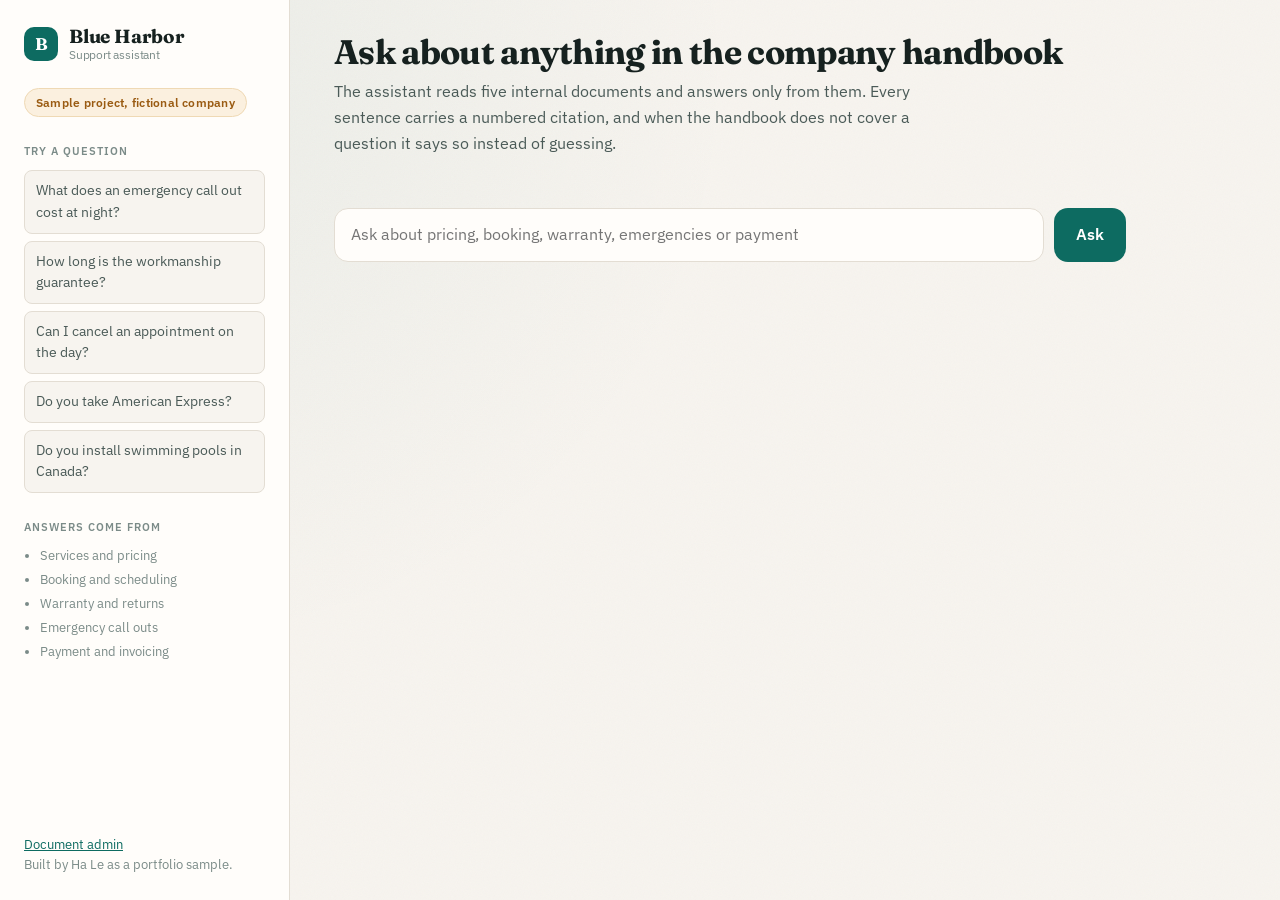
==== static/index.html @ 93e19dbc "Document assistant with citations and an out of scope guard Heading aware chunking plus BM25 ranking" ====
<!doctype html>
<html lang="en">
<head>
<meta charset="utf-8">
<meta name="viewport" content="width=device-width, initial-scale=1">
<title>Blue Harbor Support Assistant (Sample)</title>
<link rel="preconnect" href="https://fonts.googleapis.com">
<link rel="preconnect" href="https://fonts.gstatic.com" crossorigin>
<link href="https://fonts.googleapis.com/css2?family=Fraunces:opsz,wght@9..144,600;9..144,700&family=IBM+Plex+Sans:wght@400;500;600&display=swap" rel="stylesheet">
<link rel="stylesheet" href="/static/styles.css">
</head>
<body>
<div class="shell">
  <aside class="side">
    <div class="brand">
      <div class="mark">B</div>
      <h1>Blue Harbor<span>Support assistant</span></h1>
    </div>

    <div class="tag">Sample project, fictional company</div>

    <div>
      <h2>Try a question</h2>
      <div class="examples">
        <button type="button">What does an emergency call out cost at night?</button>
        <button type="button">How long is the workmanship guarantee?</button>
        <button type="button">Can I cancel an appointment on the day?</button>
        <button type="button">Do you take American Express?</button>
        <button type="button">Do you install swimming pools in Canada?</button>
      </div>
    </div>

    <div class="corpus">
      <h2>Answers come from</h2>
      <ul>
        <li>Services and pricing</li>
        <li>Booking and scheduling</li>
        <li>Warranty and returns</li>
        <li>Emergency call outs</li>
        <li>Payment and invoicing</li>
      </ul>
    </div>

    <footer>
      <a href="/admin">Document admin</a><br>
      Built by Ha Le as a portfolio sample.
    </footer>
  </aside>

  <main class="main">
    <header>
      <h2>Ask about anything in the company handbook</h2>
      <p class="lede">The assistant reads five internal documents and answers only from them. Every sentence carries a numbered citation, and when the handbook does not cover a question it says so instead of guessing.</p>
    </header>

    <div class="thread" id="thread"></div>

    <form class="composer" id="composer" autocomplete="off">
      <input id="q" placeholder="Ask about pricing, booking, warranty, emergencies or payment" aria-label="Your question">
      <button type="submit" id="send">Ask</button>
    </form>
  </main>
</div>
<script src="/static/app.js"></script>
</body>
</html>
---- static/styles.css ----
:root {
  --ink: #16211f;
  --ink-soft: #4a5a57;
  --ink-faint: #7b8b88;
  --paper: #f7f4ef;
  --surface: #fffdfa;
  --line: #e3ddd3;
  --accent: #0d6b61;
  --accent-soft: #e4f0ed;
  --warn: #9a5b12;
  --warn-soft: #fbf0df;
  --radius-s: 8px;
  --radius-m: 14px;
  --shadow: 0 1px 2px rgba(22, 33, 31, .06), 0 10px 24px -14px rgba(22, 33, 31, .34);
}

* { box-sizing: border-box; }

body {
  margin: 0;
  background: var(--paper);
  color: var(--ink);
  font-family: "IBM Plex Sans", ui-sans-serif, system-ui, -apple-system, "Segoe UI", sans-serif;
  font-size: 16px;
  line-height: 1.6;
  background-image:
    radial-gradient(circle at 12% 8%, rgba(13, 107, 97, .05), transparent 42%),
    url("data:image/svg+xml,%3Csvg xmlns='http://www.w3.org/2000/svg' width='120' height='120'%3E%3Cfilter id='n'%3E%3CfeTurbulence type='fractalNoise' baseFrequency='.85' numOctaves='3'/%3E%3C/filter%3E%3Crect width='120' height='120' filter='url(%23n)' opacity='.035'/%3E%3C/svg%3E");
}

.shell { display: grid; grid-template-columns: 290px minmax(0, 1fr); min-height: 100vh; }

/* sidebar */
.side {
  border-right: 1px solid var(--line);
  padding: 26px 24px;
  background: var(--surface);
  display: flex;
  flex-direction: column;
  gap: 26px;
}

.brand { display: flex; align-items: center; gap: 11px; }
.mark {
  width: 34px; height: 34px; border-radius: 10px;
  background: var(--accent); color: #fff;
  display: grid; place-items: center;
  font-family: "Fraunces", Georgia, serif; font-weight: 700; font-size: 17px;
}
.brand h1 {
  font-family: "Fraunces", Georgia, serif;
  font-size: 19px; line-height: 1.15; margin: 0; letter-spacing: -.01em;
}
.brand span { display: block; font-size: 12px; color: var(--ink-faint); font-family: "IBM Plex Sans", sans-serif; font-weight: 400; }

.tag {
  display: inline-flex; align-items: center; gap: 6px;
  background: var(--warn-soft); color: var(--warn);
  border: 1px solid #efd9b4;
  border-radius: 999px; padding: 4px 11px;
  font-size: 12px; font-weight: 600; letter-spacing: .02em; width: fit-content;
}

.side h2 {
  font-size: 11px; text-transform: uppercase; letter-spacing: .09em;
  color: var(--ink-faint); margin: 0 0 10px; font-weight: 600;
}

.examples { display: flex; flex-direction: column; gap: 7px; }
.examples button {
  text-align: left; font: inherit; font-size: 13.5px; color: var(--ink-soft);
  background: var(--paper); border: 1px solid var(--line); border-radius: var(--radius-s);
  padding: 9px 11px; cursor: pointer;
  transition: border-color .18s ease, color .18s ease, transform .18s ease;
}
.examples button:hover { border-color: var(--accent); color: var(--accent); transform: translateX(2px); }

.corpus { font-size: 13px; color: var(--ink-faint); }
.corpus ul { margin: 8px 0 0; padding-left: 16px; }
.corpus li { margin-bottom: 3px; }
.side footer { margin-top: auto; font-size: 12.5px; color: var(--ink-faint); }
.side footer a { color: var(--accent); }

/* main */
.main { padding: 34px 44px 44px; max-width: 880px; }
.main > header { margin-bottom: 26px; }
.main h2 {
  font-family: "Fraunces", Georgia, serif;
  font-size: 34px; line-height: 1.1; letter-spacing: -.02em; margin: 0 0 8px;
}
.lede { color: var(--ink-soft); margin: 0; max-width: 62ch; }

.thread { display: flex; flex-direction: column; gap: 20px; margin-bottom: 26px; }

.turn-q {
  align-self: flex-end; max-width: 78%;
  background: var(--accent); color: #fff;
  padding: 11px 16px; border-radius: 16px 16px 4px 16px;
  box-shadow: var(--shadow);
}

.turn-a {
  background: var(--surface); border: 1px solid var(--line);
  border-radius: 4px 16px 16px 16px; padding: 20px 22px; box-shadow: var(--shadow);
}
.turn-a.nogo { border-color: #efd9b4; background: #fffaf1; }
.answer { margin: 0 0 4px; }
.answer sup {
  font-size: 11px; font-weight: 700; color: var(--accent);
  background: var(--accent-soft); border-radius: 4px; padding: 1px 4px; margin: 0 -1px 0 1px;
}

.sources { margin-top: 18px; border-top: 1px dashed var(--line); padding-top: 14px; }
.sources h3 {
  font-size: 11px; text-transform: uppercase; letter-spacing: .09em;
  color: var(--ink-faint); margin: 0 0 11px; font-weight: 600;
}
.source { display: flex; gap: 11px; padding: 9px 0; border-bottom: 1px solid #f0ece4; }
.source:last-child { border-bottom: 0; }
.num {
  flex: 0 0 22px; height: 22px; border-radius: 6px;
  background: var(--accent-soft); color: var(--accent);
  font-size: 12px; font-weight: 700; display: grid; place-items: center;
}
.source-body { min-width: 0; }
.source-label { font-size: 13px; font-weight: 600; margin-bottom: 2px; }
.source-text { font-size: 13px; color: var(--ink-soft); margin: 0; }
.source-meta { font-size: 11.5px; color: var(--ink-faint); margin-top: 4px; }

.meta-row {
  display: flex; gap: 14px; flex-wrap: wrap;
  font-size: 11.5px; color: var(--ink-faint); margin-top: 14px;
}
.meta-row b { color: var(--ink-soft); font-weight: 600; }

/* composer */
.composer { display: flex; gap: 10px; position: sticky; bottom: 0; padding-bottom: 6px; }
.composer input {
  flex: 1; font: inherit; padding: 13px 16px;
  border: 1px solid var(--line); border-radius: var(--radius-m);
  background: var(--surface); color: var(--ink);
}
.composer input:focus { outline: 2px solid var(--accent); outline-offset: 1px; border-color: transparent; }
.composer button {
  font: inherit; font-weight: 600; padding: 13px 22px;
  background: var(--accent); color: #fff; border: 0; border-radius: var(--radius-m);
  cursor: pointer; transition: transform .15s ease, background .15s ease;
}
.composer button:hover { background: #0a564e; }
.composer button:active { transform: scale(.98); }
.composer button:disabled { opacity: .55; cursor: wait; }

/* admin */
table { width: 100%; border-collapse: collapse; background: var(--surface); border-radius: var(--radius-m); overflow: hidden; box-shadow: var(--shadow); }
th, td { text-align: left; padding: 12px 16px; border-bottom: 1px solid var(--line); font-size: 14px; }
th { font-size: 11px; text-transform: uppercase; letter-spacing: .08em; color: var(--ink-faint); background: var(--paper); }
tbody tr:last-child td { border-bottom: 0; }
td.num-col, th.num-col { text-align: right; font-variant-numeric: tabular-nums; }

.panel { background: var(--surface); border: 1px solid var(--line); border-radius: var(--radius-m); padding: 20px 22px; box-shadow: var(--shadow); margin-top: 22px; }
.panel h3 { margin: 0 0 6px; font-family: "Fraunces", Georgia, serif; font-size: 18px; }
.panel p { margin: 0 0 14px; color: var(--ink-soft); font-size: 14px; }
.row { display: flex; gap: 10px; align-items: center; flex-wrap: wrap; }
.btn {
  font: inherit; font-weight: 600; font-size: 14px; padding: 9px 16px;
  border-radius: var(--radius-s); border: 1px solid var(--accent);
  background: var(--accent); color: #fff; cursor: pointer;
}
.btn.ghost { background: transparent; color: var(--accent); }
.status { font-size: 13px; color: var(--accent); }
.nav { display: flex; gap: 16px; font-size: 13.5px; margin-bottom: 20px; }
.nav a { color: var(--ink-faint); text-decoration: none; padding-bottom: 3px; }
.nav a.on { color: var(--accent); border-bottom: 2px solid var(--accent); font-weight: 600; }
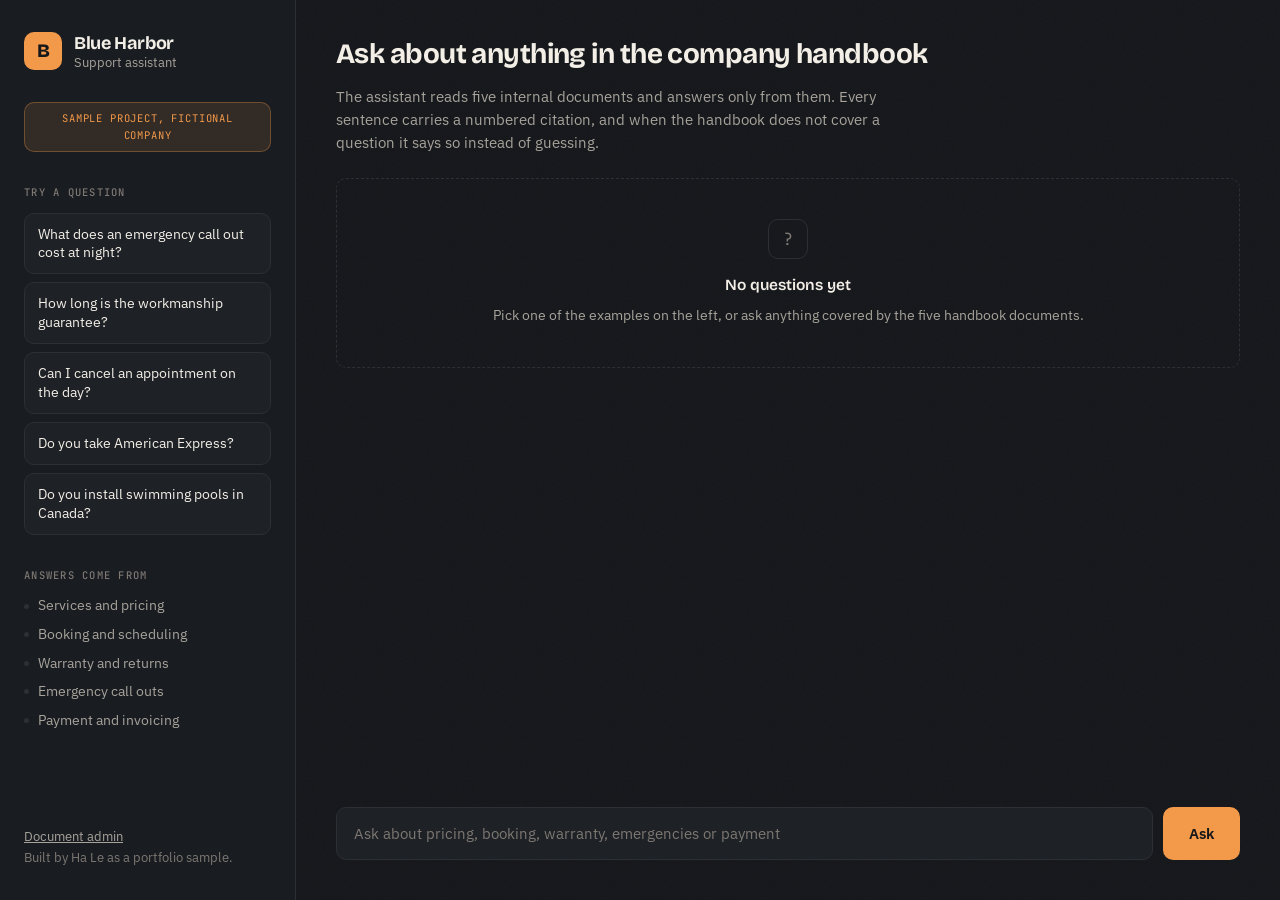
==== commit ab527b46: "Restyle to the studio look and harden the grounding gate UI is rebuilt on the shared studio palette " ====
--- a/static/index.html
+++ b/static/index.html
@@ -6,8 +6,9 @@
 <title>Blue Harbor Support Assistant (Sample)</title>
 <link rel="preconnect" href="https://fonts.googleapis.com">
 <link rel="preconnect" href="https://fonts.gstatic.com" crossorigin>
-<link href="https://fonts.googleapis.com/css2?family=Fraunces:opsz,wght@9..144,600;9..144,700&family=IBM+Plex+Sans:wght@400;500;600&display=swap" rel="stylesheet">
+<link href="https://fonts.googleapis.com/css2?family=Bricolage+Grotesque:opsz,wght@12..96,600;12..96,700;12..96,800&family=IBM+Plex+Sans:wght@400;500;600&family=JetBrains+Mono:wght@400;500;600&display=swap" rel="stylesheet">
 <link rel="stylesheet" href="/static/styles.css">
+<script>var t=new URLSearchParams(location.search).get("theme");if(t)document.documentElement.dataset.theme=t;</script>
 </head>
 <body>
 <div class="shell">
@@ -53,7 +54,13 @@
       <p class="lede">The assistant reads five internal documents and answers only from them. Every sentence carries a numbered citation, and when the handbook does not cover a question it says so instead of guessing.</p>
     </header>
 
-    <div class="thread" id="thread"></div>
+    <div class="thread" id="thread">
+      <div class="empty" id="empty">
+        <div class="ico">?</div>
+        <b>No questions yet</b>
+        <span>Pick one of the examples on the left, or ask anything covered by the five handbook documents.</span>
+      </div>
+    </div>
 
     <form class="composer" id="composer" autocomplete="off">
       <input id="q" placeholder="Ask about pricing, booking, warranty, emergencies or payment" aria-label="Your question">
--- a/static/styles.css
+++ b/static/styles.css
@@ -1,173 +1,233 @@
+/* Studio look: dark by default, light theme via data-theme="light". */
+
 :root {
-  --ink: #16211f;
-  --ink-soft: #4a5a57;
-  --ink-faint: #7b8b88;
-  --paper: #f7f4ef;
-  --surface: #fffdfa;
-  --line: #e3ddd3;
-  --accent: #0d6b61;
-  --accent-soft: #e4f0ed;
-  --warn: #9a5b12;
-  --warn-soft: #fbf0df;
-  --radius-s: 8px;
-  --radius-m: 14px;
-  --shadow: 0 1px 2px rgba(22, 33, 31, .06), 0 10px 24px -14px rgba(22, 33, 31, .34);
+  --canvas: #15171B;
+  --rail: #191C21;
+  --surface: #1E2126;
+  --surface-2: #23272D;
+  --ink: #F3EFE7;
+  --muted: #A7A39B;
+  --faint: #7D7872;
+  --line: #2C3036;
+  --line-soft: #24282E;
+  --accent: #F2994A;
+  --accent-ink: #15171B;
+  --accent-wash: rgba(242, 153, 74, .12);
+  --accent-line: rgba(242, 153, 74, .32);
+  --r: 10px;
+  --shadow: 0 1px 2px rgba(0,0,0,.4), 0 14px 38px rgba(0,0,0,.34);
+}
+
+:root[data-theme="light"] {
+  --canvas: #F6F3EE;
+  --rail: #FFFFFF;
+  --surface: #FFFFFF;
+  --surface-2: #F1EDE6;
+  --ink: #1B1D21;
+  --muted: #5F5B55;
+  --faint: #8A857E;
+  --line: #E2DCD2;
+  --line-soft: #EDE8E0;
+  --accent: #C96A14;
+  --accent-ink: #FFFFFF;
+  --accent-wash: rgba(201, 106, 20, .10);
+  --accent-line: rgba(201, 106, 20, .28);
+  --shadow: 0 1px 2px rgba(27,29,33,.06), 0 12px 32px rgba(27,29,33,.08);
 }
 
 * { box-sizing: border-box; }
+
+html { -webkit-font-smoothing: antialiased; }
 
 body {
   margin: 0;
-  background: var(--paper);
+  background: var(--canvas);
   color: var(--ink);
-  font-family: "IBM Plex Sans", ui-sans-serif, system-ui, -apple-system, "Segoe UI", sans-serif;
-  font-size: 16px;
+  font-family: "IBM Plex Sans", ui-sans-serif, -apple-system, sans-serif;
+  font-size: 15px;
   line-height: 1.6;
-  background-image:
-    radial-gradient(circle at 12% 8%, rgba(13, 107, 97, .05), transparent 42%),
-    url("data:image/svg+xml,%3Csvg xmlns='http://www.w3.org/2000/svg' width='120' height='120'%3E%3Cfilter id='n'%3E%3CfeTurbulence type='fractalNoise' baseFrequency='.85' numOctaves='3'/%3E%3C/filter%3E%3Crect width='120' height='120' filter='url(%23n)' opacity='.035'/%3E%3C/svg%3E");
-}
-
-.shell { display: grid; grid-template-columns: 290px minmax(0, 1fr); min-height: 100vh; }
-
-/* sidebar */
+}
+
+body::before {
+  content: "";
+  position: fixed; inset: 0; z-index: 0; pointer-events: none; opacity: .03;
+  background-image: url("data:image/svg+xml,%3Csvg xmlns='http://www.w3.org/2000/svg' width='160' height='160'%3E%3Cfilter id='n'%3E%3CfeTurbulence type='fractalNoise' baseFrequency='.8' numOctaves='3'/%3E%3C/filter%3E%3Crect width='160' height='160' filter='url(%23n)'/%3E%3C/svg%3E");
+}
+
+h1, h2, h3 { font-family: "Bricolage Grotesque", Georgia, serif; letter-spacing: -.02em; }
+
+.shell { position: relative; z-index: 1; display: grid; grid-template-columns: 296px 1fr; min-height: 100vh; }
+
+/* rail */
 .side {
+  background: var(--rail);
   border-right: 1px solid var(--line);
-  padding: 26px 24px;
-  background: var(--surface);
-  display: flex;
-  flex-direction: column;
-  gap: 26px;
-}
-
-.brand { display: flex; align-items: center; gap: 11px; }
+  padding: 32px 24px;
+  display: flex; flex-direction: column; gap: 32px;
+}
+.brand { display: flex; align-items: center; gap: 12px; }
 .mark {
-  width: 34px; height: 34px; border-radius: 10px;
-  background: var(--accent); color: #fff;
+  width: 38px; height: 38px; border-radius: var(--r); flex: 0 0 38px;
+  background: var(--accent); color: var(--accent-ink);
   display: grid; place-items: center;
-  font-family: "Fraunces", Georgia, serif; font-weight: 700; font-size: 17px;
-}
-.brand h1 {
-  font-family: "Fraunces", Georgia, serif;
-  font-size: 19px; line-height: 1.15; margin: 0; letter-spacing: -.01em;
-}
-.brand span { display: block; font-size: 12px; color: var(--ink-faint); font-family: "IBM Plex Sans", sans-serif; font-weight: 400; }
+  font-family: "Bricolage Grotesque", Georgia, serif; font-weight: 800; font-size: 19px;
+}
+.brand h1 { margin: 0; font-size: 18px; font-weight: 700; line-height: 1.25; }
+.brand h1 span { display: block; font-family: "IBM Plex Sans", sans-serif; font-size: 12.5px; font-weight: 400; color: var(--muted); letter-spacing: 0; }
 
 .tag {
-  display: inline-flex; align-items: center; gap: 6px;
-  background: var(--warn-soft); color: var(--warn);
-  border: 1px solid #efd9b4;
-  border-radius: 999px; padding: 4px 11px;
-  font-size: 12px; font-weight: 600; letter-spacing: .02em; width: fit-content;
+  font-family: "JetBrains Mono", ui-monospace, monospace;
+  font-size: 10.5px; letter-spacing: .08em; text-transform: uppercase;
+  color: var(--accent); background: var(--accent-wash);
+  border: 1px solid var(--accent-line); border-radius: var(--r);
+  padding: 7px 11px; text-align: center;
 }
 
 .side h2 {
-  font-size: 11px; text-transform: uppercase; letter-spacing: .09em;
-  color: var(--ink-faint); margin: 0 0 10px; font-weight: 600;
-}
-
-.examples { display: flex; flex-direction: column; gap: 7px; }
+  font-family: "JetBrains Mono", ui-monospace, monospace;
+  font-size: 10.5px; font-weight: 500; letter-spacing: .12em; text-transform: uppercase;
+  color: var(--faint); margin: 0 0 12px;
+}
+.examples { display: flex; flex-direction: column; gap: 8px; }
 .examples button {
-  text-align: left; font: inherit; font-size: 13.5px; color: var(--ink-soft);
-  background: var(--paper); border: 1px solid var(--line); border-radius: var(--radius-s);
-  padding: 9px 11px; cursor: pointer;
-  transition: border-color .18s ease, color .18s ease, transform .18s ease;
-}
-.examples button:hover { border-color: var(--accent); color: var(--accent); transform: translateX(2px); }
-
-.corpus { font-size: 13px; color: var(--ink-faint); }
-.corpus ul { margin: 8px 0 0; padding-left: 16px; }
-.corpus li { margin-bottom: 3px; }
-.side footer { margin-top: auto; font-size: 12.5px; color: var(--ink-faint); }
-.side footer a { color: var(--accent); }
+  font: inherit; font-size: 13.5px; text-align: left; cursor: pointer;
+  color: var(--ink); background: var(--surface);
+  border: 1px solid var(--line); border-radius: var(--r);
+  padding: 11px 13px; line-height: 1.4;
+  transition: border-color .15s ease, background .15s ease;
+}
+.examples button:hover { border-color: var(--accent-line); background: var(--surface-2); }
+
+.corpus ul { margin: 0; padding: 0; list-style: none; display: flex; flex-direction: column; gap: 7px; }
+.corpus li { font-size: 13.5px; color: var(--muted); padding-left: 14px; position: relative; }
+.corpus li::before { content: ""; position: absolute; left: 0; top: .62em; width: 5px; height: 5px; border-radius: 50%; background: var(--line); }
+.corpus p { font-size: 13px; color: var(--muted); }
+
+.side footer { margin-top: auto; font-size: 12.5px; color: var(--faint); line-height: 1.7; }
+.side footer a { color: var(--muted); }
 
 /* main */
-.main { padding: 34px 44px 44px; max-width: 880px; }
-.main > header { margin-bottom: 26px; }
-.main h2 {
-  font-family: "Fraunces", Georgia, serif;
-  font-size: 34px; line-height: 1.1; letter-spacing: -.02em; margin: 0 0 8px;
-}
-.lede { color: var(--ink-soft); margin: 0; max-width: 62ch; }
-
-.thread { display: flex; flex-direction: column; gap: 20px; margin-bottom: 26px; }
+.main { padding: 32px 40px 40px; display: flex; flex-direction: column; min-width: 0; }
+
+.nav { display: flex; gap: 4px; margin-bottom: 24px; }
+.nav a {
+  text-decoration: none; color: var(--muted); font-size: 13.5px; font-weight: 500;
+  padding: 7px 13px; border-radius: var(--r);
+}
+.nav a:hover { background: var(--surface); color: var(--ink); }
+.nav a.on { background: var(--accent-wash); color: var(--accent); border: 1px solid var(--accent-line); }
+
+.main header { margin-bottom: 24px; }
+.main header h2 { margin: 0 0 8px; font-size: 28px; font-weight: 700; }
+.lede { margin: 0; color: var(--muted); max-width: 66ch; font-size: 14.5px; }
+
+/* thread */
+.thread { display: flex; flex-direction: column; gap: 16px; margin-bottom: 24px; }
+
+.empty {
+  border: 1px dashed var(--line); border-radius: var(--r);
+  padding: 40px 32px; text-align: center; color: var(--muted);
+}
+.empty .ico {
+  width: 40px; height: 40px; margin: 0 auto 14px; border-radius: var(--r);
+  border: 1px solid var(--line); display: grid; place-items: center;
+  color: var(--faint); font-family: "JetBrains Mono", monospace; font-size: 17px;
+}
+.empty b { display: block; color: var(--ink); font-size: 15.5px; font-weight: 600; margin-bottom: 5px; font-family: "Bricolage Grotesque", Georgia, serif; }
+.empty span { font-size: 13.5px; }
 
 .turn-q {
-  align-self: flex-end; max-width: 78%;
-  background: var(--accent); color: #fff;
-  padding: 11px 16px; border-radius: 16px 16px 4px 16px;
-  box-shadow: var(--shadow);
+  align-self: flex-end; max-width: 72%;
+  background: var(--accent); color: var(--accent-ink);
+  padding: 12px 17px; border-radius: var(--r);
+  font-size: 14.5px; font-weight: 500;
 }
 
 .turn-a {
   background: var(--surface); border: 1px solid var(--line);
-  border-radius: 4px 16px 16px 16px; padding: 20px 22px; box-shadow: var(--shadow);
-}
-.turn-a.nogo { border-color: #efd9b4; background: #fffaf1; }
-.answer { margin: 0 0 4px; }
+  border-radius: var(--r); padding: 24px; box-shadow: var(--shadow);
+}
+.turn-a.nogo { border-color: var(--accent-line); background: var(--surface); }
+
+.answer { margin: 0; font-size: 16px; line-height: 1.68; }
 .answer sup {
-  font-size: 11px; font-weight: 700; color: var(--accent);
-  background: var(--accent-soft); border-radius: 4px; padding: 1px 4px; margin: 0 -1px 0 1px;
-}
-
-.sources { margin-top: 18px; border-top: 1px dashed var(--line); padding-top: 14px; }
+  font-family: "JetBrains Mono", monospace; font-size: 10.5px; font-weight: 600;
+  color: var(--accent); background: var(--accent-wash);
+  border: 1px solid var(--accent-line); border-radius: 5px;
+  padding: 1px 5px; margin-left: 3px; vertical-align: super;
+}
+
+.sources { margin-top: 20px; padding-top: 16px; border-top: 1px solid var(--line-soft); }
 .sources h3 {
-  font-size: 11px; text-transform: uppercase; letter-spacing: .09em;
-  color: var(--ink-faint); margin: 0 0 11px; font-weight: 600;
-}
-.source { display: flex; gap: 11px; padding: 9px 0; border-bottom: 1px solid #f0ece4; }
-.source:last-child { border-bottom: 0; }
+  font-family: "JetBrains Mono", monospace; font-size: 10.5px; font-weight: 500;
+  letter-spacing: .12em; text-transform: uppercase; color: var(--faint); margin: 0 0 14px;
+}
+.source { display: flex; gap: 14px; padding: 13px 0; border-top: 1px solid var(--line-soft); }
+.source:first-of-type { border-top: 0; padding-top: 0; }
 .num {
   flex: 0 0 22px; height: 22px; border-radius: 6px;
-  background: var(--accent-soft); color: var(--accent);
-  font-size: 12px; font-weight: 700; display: grid; place-items: center;
+  background: var(--accent-wash); border: 1px solid var(--accent-line); color: var(--accent);
+  display: grid; place-items: center;
+  font-family: "JetBrains Mono", monospace; font-size: 11px; font-weight: 600;
 }
 .source-body { min-width: 0; }
-.source-label { font-size: 13px; font-weight: 600; margin-bottom: 2px; }
-.source-text { font-size: 13px; color: var(--ink-soft); margin: 0; }
-.source-meta { font-size: 11.5px; color: var(--ink-faint); margin-top: 4px; }
+.source-label { font-size: 14px; font-weight: 600; margin-bottom: 5px; }
+.source-text { margin: 0 0 7px; font-size: 13px; color: var(--muted); line-height: 1.6; }
+.source-meta {
+  font-family: "JetBrains Mono", monospace; font-size: 11px; color: var(--faint);
+  font-variant-numeric: tabular-nums;
+}
 
 .meta-row {
-  display: flex; gap: 14px; flex-wrap: wrap;
-  font-size: 11.5px; color: var(--ink-faint); margin-top: 14px;
-}
-.meta-row b { color: var(--ink-soft); font-weight: 600; }
+  display: flex; flex-wrap: wrap; gap: 8px;
+  margin-top: 20px; padding-top: 16px; border-top: 1px solid var(--line-soft);
+}
+.meta-row span {
+  font-family: "JetBrains Mono", monospace; font-size: 11px; color: var(--muted);
+  background: var(--surface-2); border: 1px solid var(--line); border-radius: 6px;
+  padding: 5px 9px; font-variant-numeric: tabular-nums;
+}
+.meta-row b { color: var(--faint); font-weight: 500; }
 
 /* composer */
-.composer { display: flex; gap: 10px; position: sticky; bottom: 0; padding-bottom: 6px; }
+.composer { display: flex; gap: 10px; margin-top: auto; padding-top: 16px; }
 .composer input {
-  flex: 1; font: inherit; padding: 13px 16px;
-  border: 1px solid var(--line); border-radius: var(--radius-m);
-  background: var(--surface); color: var(--ink);
-}
-.composer input:focus { outline: 2px solid var(--accent); outline-offset: 1px; border-color: transparent; }
+  flex: 1; font: inherit; font-size: 14.5px; color: var(--ink);
+  background: var(--surface); border: 1px solid var(--line); border-radius: var(--r);
+  padding: 14px 17px;
+}
+.composer input::placeholder { color: var(--faint); }
+.composer input:focus { outline: none; border-color: var(--accent); box-shadow: 0 0 0 3px var(--accent-wash); }
 .composer button {
-  font: inherit; font-weight: 600; padding: 13px 22px;
-  background: var(--accent); color: #fff; border: 0; border-radius: var(--radius-m);
-  cursor: pointer; transition: transform .15s ease, background .15s ease;
-}
-.composer button:hover { background: #0a564e; }
-.composer button:active { transform: scale(.98); }
-.composer button:disabled { opacity: .55; cursor: wait; }
+  font: inherit; font-size: 14.5px; font-weight: 600; cursor: pointer;
+  background: var(--accent); color: var(--accent-ink);
+  border: 0; border-radius: var(--r); padding: 0 26px;
+}
+.composer button:disabled { opacity: .55; cursor: default; }
 
 /* admin */
-table { width: 100%; border-collapse: collapse; background: var(--surface); border-radius: var(--radius-m); overflow: hidden; box-shadow: var(--shadow); }
-th, td { text-align: left; padding: 12px 16px; border-bottom: 1px solid var(--line); font-size: 14px; }
-th { font-size: 11px; text-transform: uppercase; letter-spacing: .08em; color: var(--ink-faint); background: var(--paper); }
-tbody tr:last-child td { border-bottom: 0; }
-td.num-col, th.num-col { text-align: right; font-variant-numeric: tabular-nums; }
-
-.panel { background: var(--surface); border: 1px solid var(--line); border-radius: var(--radius-m); padding: 20px 22px; box-shadow: var(--shadow); margin-top: 22px; }
-.panel h3 { margin: 0 0 6px; font-family: "Fraunces", Georgia, serif; font-size: 18px; }
-.panel p { margin: 0 0 14px; color: var(--ink-soft); font-size: 14px; }
+table { width: 100%; border-collapse: collapse; background: var(--surface); border: 1px solid var(--line); border-radius: var(--r); overflow: hidden; }
+th {
+  text-align: left; font-family: "JetBrains Mono", monospace;
+  font-size: 10.5px; font-weight: 500; letter-spacing: .1em; text-transform: uppercase;
+  color: var(--faint); padding: 13px 18px; background: var(--surface-2);
+  border-bottom: 1px solid var(--line);
+}
+td { padding: 15px 18px; border-bottom: 1px solid var(--line-soft); font-size: 14px; }
+tr:last-child td { border-bottom: 0; }
+td strong { font-weight: 600; }
+.num-col { text-align: right; font-family: "JetBrains Mono", monospace; font-variant-numeric: tabular-nums; font-size: 13px; }
+
+.panel { margin-top: 24px; background: var(--surface); border: 1px solid var(--line); border-radius: var(--r); padding: 24px; }
+.panel h3 { margin: 0 0 6px; font-size: 16px; font-weight: 700; }
+.panel p { margin: 0 0 16px; font-size: 13.5px; color: var(--muted); }
 .row { display: flex; gap: 10px; align-items: center; flex-wrap: wrap; }
 .btn {
-  font: inherit; font-weight: 600; font-size: 14px; padding: 9px 16px;
-  border-radius: var(--radius-s); border: 1px solid var(--accent);
-  background: var(--accent); color: #fff; cursor: pointer;
-}
-.btn.ghost { background: transparent; color: var(--accent); }
-.status { font-size: 13px; color: var(--accent); }
-.nav { display: flex; gap: 16px; font-size: 13.5px; margin-bottom: 20px; }
-.nav a { color: var(--ink-faint); text-decoration: none; padding-bottom: 3px; }
-.nav a.on { color: var(--accent); border-bottom: 2px solid var(--accent); font-weight: 600; }
+  font: inherit; font-size: 13.5px; font-weight: 600; cursor: pointer;
+  background: var(--accent); color: var(--accent-ink);
+  border: 1px solid var(--accent); border-radius: var(--r); padding: 9px 16px;
+}
+.btn.ghost { background: transparent; color: var(--ink); border-color: var(--line); }
+.btn.ghost:hover { border-color: var(--accent-line); color: var(--accent); }
+input[type=file] { font: inherit; font-size: 13px; color: var(--muted); max-width: 230px; }
+.status { font-family: "JetBrains Mono", monospace; font-size: 11.5px; color: var(--faint); font-variant-numeric: tabular-nums; }
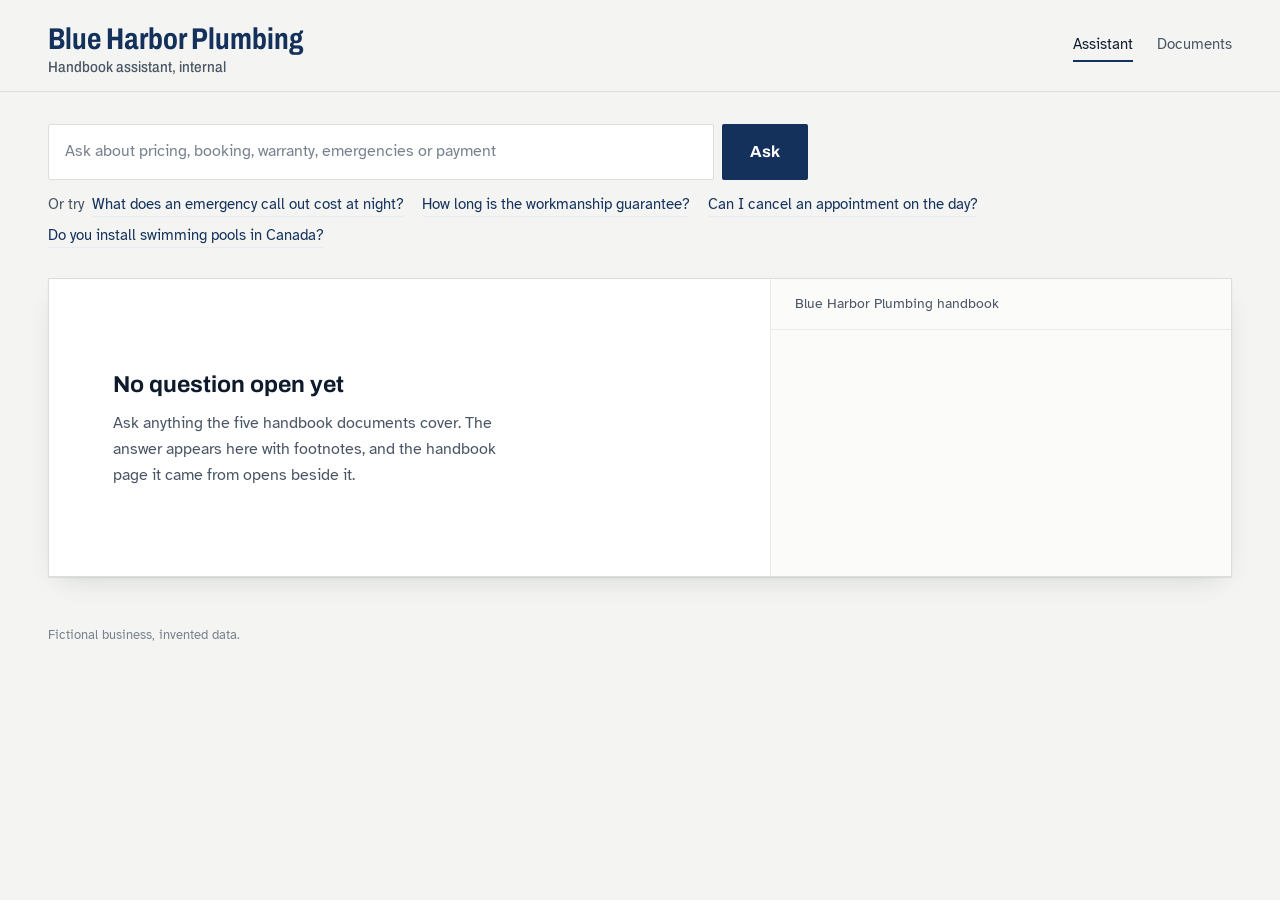
==== commit e7213de1: "Restyle to the Blue Harbor work order look and cite handbook pages Replaces the shared charcoal and " ====
--- a/static/index.html
+++ b/static/index.html
@@ -3,71 +3,55 @@
 <head>
 <meta charset="utf-8">
 <meta name="viewport" content="width=device-width, initial-scale=1">
-<title>Blue Harbor Support Assistant (Sample)</title>
+<title>Blue Harbor Plumbing, handbook assistant</title>
 <link rel="preconnect" href="https://fonts.googleapis.com">
 <link rel="preconnect" href="https://fonts.gstatic.com" crossorigin>
-<link href="https://fonts.googleapis.com/css2?family=Bricolage+Grotesque:opsz,wght@12..96,600;12..96,700;12..96,800&family=IBM+Plex+Sans:wght@400;500;600&family=JetBrains+Mono:wght@400;500;600&display=swap" rel="stylesheet">
+<link href="https://fonts.googleapis.com/css2?family=Archivo:wdth,wght@62..125,400..700&family=Atkinson+Hyperlegible:wght@400;700&family=Red+Hat+Mono:wght@400&display=swap" rel="stylesheet">
 <link rel="stylesheet" href="/static/styles.css">
-<script>var t=new URLSearchParams(location.search).get("theme");if(t)document.documentElement.dataset.theme=t;</script>
 </head>
 <body>
-<div class="shell">
-  <aside class="side">
-    <div class="brand">
-      <div class="mark">B</div>
-      <h1>Blue Harbor<span>Support assistant</span></h1>
-    </div>
 
-    <div class="tag">Sample project, fictional company</div>
+<header class="masthead">
+  <h1 class="wordmark">Blue Harbor Plumbing<small>Handbook assistant, internal</small></h1>
+  <nav>
+    <a href="/" class="on">Assistant</a>
+    <a href="/admin">Documents</a>
+  </nav>
+</header>
 
-    <div>
-      <h2>Try a question</h2>
-      <div class="examples">
-        <button type="button">What does an emergency call out cost at night?</button>
-        <button type="button">How long is the workmanship guarantee?</button>
-        <button type="button">Can I cancel an appointment on the day?</button>
-        <button type="button">Do you take American Express?</button>
-        <button type="button">Do you install swimming pools in Canada?</button>
+<section class="ask">
+  <form id="composer" autocomplete="off">
+    <input id="q" placeholder="Ask about pricing, booking, warranty, emergencies or payment" aria-label="Your question">
+    <button type="submit" id="send">Ask</button>
+  </form>
+  <div class="examples">
+    <span>Or try</span>
+    <button type="button">What does an emergency call out cost at night?</button>
+    <button type="button">How long is the workmanship guarantee?</button>
+    <button type="button">Can I cancel an appointment on the day?</button>
+    <button type="button">Do you install swimming pools in Canada?</button>
+  </div>
+</section>
+
+<main class="wo">
+  <article class="order" id="order">
+    <div class="order-body">
+      <div class="answer-col">
+        <div class="blank">
+          <h2>No question open yet</h2>
+          <p>Ask anything the five handbook documents cover. The answer appears here with footnotes, and the handbook page it came from opens beside it.</p>
+        </div>
+      </div>
+      <div class="source-col" id="source">
+        <div class="source-head" id="sourceHead">Blue Harbor Plumbing handbook</div>
+        <div id="sheets"></div>
       </div>
     </div>
+  </article>
+</main>
 
-    <div class="corpus">
-      <h2>Answers come from</h2>
-      <ul>
-        <li>Services and pricing</li>
-        <li>Booking and scheduling</li>
-        <li>Warranty and returns</li>
-        <li>Emergency call outs</li>
-        <li>Payment and invoicing</li>
-      </ul>
-    </div>
+<footer class="fine">Fictional business, invented data.</footer>
 
-    <footer>
-      <a href="/admin">Document admin</a><br>
-      Built by Ha Le as a portfolio sample.
-    </footer>
-  </aside>
-
-  <main class="main">
-    <header>
-      <h2>Ask about anything in the company handbook</h2>
-      <p class="lede">The assistant reads five internal documents and answers only from them. Every sentence carries a numbered citation, and when the handbook does not cover a question it says so instead of guessing.</p>
-    </header>
-
-    <div class="thread" id="thread">
-      <div class="empty" id="empty">
-        <div class="ico">?</div>
-        <b>No questions yet</b>
-        <span>Pick one of the examples on the left, or ask anything covered by the five handbook documents.</span>
-      </div>
-    </div>
-
-    <form class="composer" id="composer" autocomplete="off">
-      <input id="q" placeholder="Ask about pricing, booking, warranty, emergencies or payment" aria-label="Your question">
-      <button type="submit" id="send">Ask</button>
-    </form>
-  </main>
-</div>
 <script src="/static/app.js"></script>
 </body>
 </html>
--- a/static/styles.css
+++ b/static/styles.css
@@ -1,233 +1,381 @@
-/* Studio look: dark by default, light theme via data-theme="light". */
+/* Blue Harbor Plumbing support assistant.
+   Canvas #F4F5F2, surface white, ink #0F1B2D, harbor navy for actions and links,
+   signal orange only where the handbook does not cover a question. */
 
 :root {
-  --canvas: #15171B;
-  --rail: #191C21;
-  --surface: #1E2126;
-  --surface-2: #23272D;
-  --ink: #F3EFE7;
-  --muted: #A7A39B;
-  --faint: #7D7872;
-  --line: #2C3036;
-  --line-soft: #24282E;
-  --accent: #F2994A;
-  --accent-ink: #15171B;
-  --accent-wash: rgba(242, 153, 74, .12);
-  --accent-line: rgba(242, 153, 74, .32);
-  --r: 10px;
-  --shadow: 0 1px 2px rgba(0,0,0,.4), 0 14px 38px rgba(0,0,0,.34);
-}
-
-:root[data-theme="light"] {
-  --canvas: #F6F3EE;
-  --rail: #FFFFFF;
+  --canvas: #F4F5F2;
   --surface: #FFFFFF;
-  --surface-2: #F1EDE6;
-  --ink: #1B1D21;
-  --muted: #5F5B55;
-  --faint: #8A857E;
-  --line: #E2DCD2;
-  --line-soft: #EDE8E0;
-  --accent: #C96A14;
-  --accent-ink: #FFFFFF;
-  --accent-wash: rgba(201, 106, 20, .10);
-  --accent-line: rgba(201, 106, 20, .28);
-  --shadow: 0 1px 2px rgba(27,29,33,.06), 0 12px 32px rgba(27,29,33,.08);
+  --ink: #0F1B2D;
+  --ink-2: #4A5665;
+  --ink-3: #78828E;
+  --navy: #14315C;
+  --navy-soft: #E7EBF2;
+  --orange: #E8590C;
+  --orange-soft: #FBEADF;
+  --rule: #DCDED8;
+  --rule-2: #EAEBE6;
+  --display: "Archivo", system-ui, sans-serif;
+  --body: "Atkinson Hyperlegible", system-ui, sans-serif;
+  --shadow: 0 1px 1px rgba(15, 27, 45, .07), 0 10px 28px -12px rgba(15, 27, 45, .18);
 }
 
 * { box-sizing: border-box; }
 
-html { -webkit-font-smoothing: antialiased; }
+html, body { height: 100%; }
 
 body {
   margin: 0;
   background: var(--canvas);
   color: var(--ink);
-  font-family: "IBM Plex Sans", ui-sans-serif, -apple-system, sans-serif;
+  font-family: var(--body);
+  font-size: 16px;
+  line-height: 1.6;
+  -webkit-font-smoothing: antialiased;
+}
+
+a { color: var(--navy); text-decoration: none; }
+a:hover { text-decoration: underline; text-underline-offset: 3px; }
+
+/* ---------- masthead: the one place Archivo is condensed ---------- */
+
+.masthead {
+  display: flex;
+  align-items: baseline;
+  gap: 24px;
+  padding: 24px 48px 16px;
+  border-bottom: 1px solid var(--rule);
+  background: var(--canvas);
+}
+
+.wordmark {
+  font-family: var(--display);
+  font-variation-settings: "wdth" 78, "wght" 700;
+  font-size: 30px;
+  line-height: 1;
+  color: var(--navy);
+  margin: 0;
+}
+
+.wordmark small {
+  display: block;
+  font-variation-settings: "wdth" 88, "wght" 500;
   font-size: 15px;
-  line-height: 1.6;
-}
-
-body::before {
-  content: "";
-  position: fixed; inset: 0; z-index: 0; pointer-events: none; opacity: .03;
-  background-image: url("data:image/svg+xml,%3Csvg xmlns='http://www.w3.org/2000/svg' width='160' height='160'%3E%3Cfilter id='n'%3E%3CfeTurbulence type='fractalNoise' baseFrequency='.8' numOctaves='3'/%3E%3C/filter%3E%3Crect width='160' height='160' filter='url(%23n)'/%3E%3C/svg%3E");
-}
-
-h1, h2, h3 { font-family: "Bricolage Grotesque", Georgia, serif; letter-spacing: -.02em; }
-
-.shell { position: relative; z-index: 1; display: grid; grid-template-columns: 296px 1fr; min-height: 100vh; }
-
-/* rail */
-.side {
-  background: var(--rail);
-  border-right: 1px solid var(--line);
-  padding: 32px 24px;
-  display: flex; flex-direction: column; gap: 32px;
-}
-.brand { display: flex; align-items: center; gap: 12px; }
-.mark {
-  width: 38px; height: 38px; border-radius: var(--r); flex: 0 0 38px;
-  background: var(--accent); color: var(--accent-ink);
-  display: grid; place-items: center;
-  font-family: "Bricolage Grotesque", Georgia, serif; font-weight: 800; font-size: 19px;
-}
-.brand h1 { margin: 0; font-size: 18px; font-weight: 700; line-height: 1.25; }
-.brand h1 span { display: block; font-family: "IBM Plex Sans", sans-serif; font-size: 12.5px; font-weight: 400; color: var(--muted); letter-spacing: 0; }
-
-.tag {
-  font-family: "JetBrains Mono", ui-monospace, monospace;
-  font-size: 10.5px; letter-spacing: .08em; text-transform: uppercase;
-  color: var(--accent); background: var(--accent-wash);
-  border: 1px solid var(--accent-line); border-radius: var(--r);
-  padding: 7px 11px; text-align: center;
-}
-
-.side h2 {
-  font-family: "JetBrains Mono", ui-monospace, monospace;
-  font-size: 10.5px; font-weight: 500; letter-spacing: .12em; text-transform: uppercase;
-  color: var(--faint); margin: 0 0 12px;
-}
-.examples { display: flex; flex-direction: column; gap: 8px; }
+  color: var(--ink-2);
+  margin-top: 6px;
+}
+
+.masthead nav { margin-left: auto; display: flex; gap: 24px; font-size: 15px; }
+.masthead nav a { color: var(--ink-2); padding-bottom: 4px; }
+.masthead nav a.on { color: var(--ink); border-bottom: 2px solid var(--navy); }
+
+/* ---------- ask bar ---------- */
+
+.ask { padding: 32px 48px 0; }
+
+.ask form { display: flex; gap: 8px; max-width: 760px; }
+
+.ask input {
+  flex: 1;
+  font: inherit;
+  padding: 14px 16px;
+  color: var(--ink);
+  background: var(--surface);
+  border: 1px solid var(--rule);
+  border-radius: 2px;
+  transition: border-color 150ms ease-out, box-shadow 150ms ease-out;
+}
+
+.ask input::placeholder { color: var(--ink-3); }
+
+.ask input:focus {
+  outline: none;
+  border-color: var(--navy);
+  box-shadow: 0 0 0 3px var(--navy-soft);
+}
+
+.ask button {
+  font-family: var(--display);
+  font-variation-settings: "wght" 700;
+  font-size: 16px;
+  padding: 14px 28px;
+  color: #fff;
+  background: var(--navy);
+  border: none;
+  border-radius: 2px;
+  cursor: pointer;
+  transition: transform 150ms ease-out, background 150ms ease-out;
+}
+
+.ask button:hover { background: #0E2545; }
+.ask button:active { transform: scale(.97); }
+.ask button:disabled { background: var(--ink-3); cursor: default; }
+.ask button:focus-visible { outline: 3px solid var(--orange); outline-offset: 2px; }
+
+.examples { margin: 12px 0 0; font-size: 15px; color: var(--ink-2); }
+.examples span { margin-right: 4px; }
 .examples button {
-  font: inherit; font-size: 13.5px; text-align: left; cursor: pointer;
-  color: var(--ink); background: var(--surface);
-  border: 1px solid var(--line); border-radius: var(--r);
-  padding: 11px 13px; line-height: 1.4;
-  transition: border-color .15s ease, background .15s ease;
-}
-.examples button:hover { border-color: var(--accent-line); background: var(--surface-2); }
-
-.corpus ul { margin: 0; padding: 0; list-style: none; display: flex; flex-direction: column; gap: 7px; }
-.corpus li { font-size: 13.5px; color: var(--muted); padding-left: 14px; position: relative; }
-.corpus li::before { content: ""; position: absolute; left: 0; top: .62em; width: 5px; height: 5px; border-radius: 50%; background: var(--line); }
-.corpus p { font-size: 13px; color: var(--muted); }
-
-.side footer { margin-top: auto; font-size: 12.5px; color: var(--faint); line-height: 1.7; }
-.side footer a { color: var(--muted); }
-
-/* main */
-.main { padding: 32px 40px 40px; display: flex; flex-direction: column; min-width: 0; }
-
-.nav { display: flex; gap: 4px; margin-bottom: 24px; }
-.nav a {
-  text-decoration: none; color: var(--muted); font-size: 13.5px; font-weight: 500;
-  padding: 7px 13px; border-radius: var(--r);
-}
-.nav a:hover { background: var(--surface); color: var(--ink); }
-.nav a.on { background: var(--accent-wash); color: var(--accent); border: 1px solid var(--accent-line); }
-
-.main header { margin-bottom: 24px; }
-.main header h2 { margin: 0 0 8px; font-size: 28px; font-weight: 700; }
-.lede { margin: 0; color: var(--muted); max-width: 66ch; font-size: 14.5px; }
-
-/* thread */
-.thread { display: flex; flex-direction: column; gap: 16px; margin-bottom: 24px; }
-
-.empty {
-  border: 1px dashed var(--line); border-radius: var(--r);
-  padding: 40px 32px; text-align: center; color: var(--muted);
-}
-.empty .ico {
-  width: 40px; height: 40px; margin: 0 auto 14px; border-radius: var(--r);
-  border: 1px solid var(--line); display: grid; place-items: center;
-  color: var(--faint); font-family: "JetBrains Mono", monospace; font-size: 17px;
-}
-.empty b { display: block; color: var(--ink); font-size: 15.5px; font-weight: 600; margin-bottom: 5px; font-family: "Bricolage Grotesque", Georgia, serif; }
-.empty span { font-size: 13.5px; }
-
-.turn-q {
-  align-self: flex-end; max-width: 72%;
-  background: var(--accent); color: var(--accent-ink);
-  padding: 12px 17px; border-radius: var(--r);
-  font-size: 14.5px; font-weight: 500;
-}
-
-.turn-a {
-  background: var(--surface); border: 1px solid var(--line);
-  border-radius: var(--r); padding: 24px; box-shadow: var(--shadow);
-}
-.turn-a.nogo { border-color: var(--accent-line); background: var(--surface); }
-
-.answer { margin: 0; font-size: 16px; line-height: 1.68; }
-.answer sup {
-  font-family: "JetBrains Mono", monospace; font-size: 10.5px; font-weight: 600;
-  color: var(--accent); background: var(--accent-wash);
-  border: 1px solid var(--accent-line); border-radius: 5px;
-  padding: 1px 5px; margin-left: 3px; vertical-align: super;
-}
-
-.sources { margin-top: 20px; padding-top: 16px; border-top: 1px solid var(--line-soft); }
-.sources h3 {
-  font-family: "JetBrains Mono", monospace; font-size: 10.5px; font-weight: 500;
-  letter-spacing: .12em; text-transform: uppercase; color: var(--faint); margin: 0 0 14px;
-}
-.source { display: flex; gap: 14px; padding: 13px 0; border-top: 1px solid var(--line-soft); }
-.source:first-of-type { border-top: 0; padding-top: 0; }
-.num {
-  flex: 0 0 22px; height: 22px; border-radius: 6px;
-  background: var(--accent-wash); border: 1px solid var(--accent-line); color: var(--accent);
-  display: grid; place-items: center;
-  font-family: "JetBrains Mono", monospace; font-size: 11px; font-weight: 600;
-}
-.source-body { min-width: 0; }
-.source-label { font-size: 14px; font-weight: 600; margin-bottom: 5px; }
-.source-text { margin: 0 0 7px; font-size: 13px; color: var(--muted); line-height: 1.6; }
-.source-meta {
-  font-family: "JetBrains Mono", monospace; font-size: 11px; color: var(--faint);
+  font: inherit;
+  color: var(--navy);
+  background: none;
+  border: none;
+  border-bottom: 1px solid var(--navy-soft);
+  padding: 0;
+  margin: 0 14px 6px 0;
+  cursor: pointer;
+  transition: border-color 150ms ease-out;
+}
+.examples button:hover { border-color: var(--navy); }
+
+/* ---------- the work order ---------- */
+
+.wo { padding: 24px 48px 48px; }
+
+.order {
+  background: var(--surface);
+  border: 1px solid var(--rule);
+  box-shadow: var(--shadow);
+}
+
+.order-head {
+  display: grid;
+  grid-template-columns: 148px 1fr;
+  border-bottom: 1px solid var(--rule);
+}
+
+.order-ref {
+  padding: 24px 16px 24px 24px;
+  border-right: 1px solid var(--rule-2);
+  background: #FAFBF9;
+}
+
+.order-ref b {
+  display: block;
+  font-family: var(--display);
+  font-variation-settings: "wght" 700;
+  font-size: 19px;
   font-variant-numeric: tabular-nums;
 }
 
-.meta-row {
-  display: flex; flex-wrap: wrap; gap: 8px;
-  margin-top: 20px; padding-top: 16px; border-top: 1px solid var(--line-soft);
-}
-.meta-row span {
-  font-family: "JetBrains Mono", monospace; font-size: 11px; color: var(--muted);
-  background: var(--surface-2); border: 1px solid var(--line); border-radius: 6px;
-  padding: 5px 9px; font-variant-numeric: tabular-nums;
-}
-.meta-row b { color: var(--faint); font-weight: 500; }
-
-/* composer */
-.composer { display: flex; gap: 10px; margin-top: auto; padding-top: 16px; }
-.composer input {
-  flex: 1; font: inherit; font-size: 14.5px; color: var(--ink);
-  background: var(--surface); border: 1px solid var(--line); border-radius: var(--r);
-  padding: 14px 17px;
-}
-.composer input::placeholder { color: var(--faint); }
-.composer input:focus { outline: none; border-color: var(--accent); box-shadow: 0 0 0 3px var(--accent-wash); }
-.composer button {
-  font: inherit; font-size: 14.5px; font-weight: 600; cursor: pointer;
-  background: var(--accent); color: var(--accent-ink);
-  border: 0; border-radius: var(--r); padding: 0 26px;
-}
-.composer button:disabled { opacity: .55; cursor: default; }
-
-/* admin */
-table { width: 100%; border-collapse: collapse; background: var(--surface); border: 1px solid var(--line); border-radius: var(--r); overflow: hidden; }
-th {
-  text-align: left; font-family: "JetBrains Mono", monospace;
-  font-size: 10.5px; font-weight: 500; letter-spacing: .1em; text-transform: uppercase;
-  color: var(--faint); padding: 13px 18px; background: var(--surface-2);
-  border-bottom: 1px solid var(--line);
-}
-td { padding: 15px 18px; border-bottom: 1px solid var(--line-soft); font-size: 14px; }
-tr:last-child td { border-bottom: 0; }
-td strong { font-weight: 600; }
-.num-col { text-align: right; font-family: "JetBrains Mono", monospace; font-variant-numeric: tabular-nums; font-size: 13px; }
-
-.panel { margin-top: 24px; background: var(--surface); border: 1px solid var(--line); border-radius: var(--r); padding: 24px; }
-.panel h3 { margin: 0 0 6px; font-size: 16px; font-weight: 700; }
-.panel p { margin: 0 0 16px; font-size: 13.5px; color: var(--muted); }
-.row { display: flex; gap: 10px; align-items: center; flex-wrap: wrap; }
+.order-ref span { font-size: 13px; color: var(--ink-3); }
+
+.order-q { padding: 20px 32px 20px 24px; }
+
+.order-q h2 {
+  font-family: var(--display);
+  font-variation-settings: "wght" 700;
+  font-size: 27px;
+  line-height: 1.2;
+  letter-spacing: -0.015em;
+  margin: 0 0 8px;
+}
+
+.state { font-size: 14px; color: var(--ink-2); padding-left: 12px; border-left: 3px solid var(--navy); }
+.order.refused .state { border-left-color: var(--orange); color: var(--orange); }
+
+.order-body { display: grid; grid-template-columns: 1fr 460px; }
+
+.answer-col { padding: 32px; border-right: 1px solid var(--rule-2); }
+
+.answer {
+  font-size: 19px;
+  line-height: 1.65;
+  margin: 0;
+  max-width: 60ch;
+}
+
+.order.refused .answer { padding-left: 16px; border-left: 3px solid var(--orange); }
+
+.answer sup { line-height: 0; }
+
+.fn {
+  font: inherit;
+  font-size: 12px;
+  font-variant-numeric: tabular-nums;
+  vertical-align: super;
+  color: var(--navy);
+  background: var(--navy-soft);
+  border: none;
+  border-radius: 2px;
+  padding: 1px 5px;
+  margin-left: 2px;
+  cursor: pointer;
+  transition: background 150ms ease-out, color 150ms ease-out;
+}
+
+.fn:hover, .fn.on { background: var(--navy); color: #fff; }
+.fn:focus-visible { outline: 2px solid var(--orange); outline-offset: 1px; }
+
+.notes { margin: 40px 0 0; padding-top: 16px; border-top: 1px solid var(--rule-2); }
+
+.notes h3 {
+  font-family: var(--display);
+  font-variation-settings: "wght" 600;
+  font-size: 15px;
+  color: var(--ink-2);
+  margin: 0 0 12px;
+}
+
+.notes ol { list-style: none; margin: 0; padding: 0; }
+
+.notes li { display: grid; grid-template-columns: 24px 1fr; gap: 8px; margin-bottom: 10px; font-size: 15px; }
+
+.notes .mark { color: var(--navy); font-variant-numeric: tabular-nums; }
+
+.notes button {
+  font: inherit;
+  text-align: left;
+  color: var(--ink);
+  background: none;
+  border: none;
+  padding: 0;
+  cursor: pointer;
+}
+
+.notes button b { font-weight: 700; border-bottom: 1px solid var(--navy-soft); }
+.notes button:hover b { border-color: var(--navy); }
+.notes em { font-style: normal; color: var(--ink-2); }
+
+/* ---------- the source pane: the printed handbook ---------- */
+
+.source-col { position: relative; background: #FBFBF9; max-height: 560px; overflow-y: auto; scroll-behavior: smooth; }
+
+.source-head {
+  position: sticky;
+  top: 0;
+  z-index: 2;
+  padding: 14px 24px;
+  background: #FBFBF9;
+  border-bottom: 1px solid var(--rule-2);
+  font-size: 14px;
+  color: var(--ink-2);
+}
+
+.sheet { padding: 24px; border-bottom: 1px solid var(--rule-2); }
+
+.sheet .running {
+  display: flex;
+  justify-content: space-between;
+  align-items: baseline;
+  font-size: 13px;
+  color: var(--ink-3);
+  padding-bottom: 8px;
+  margin-bottom: 16px;
+  border-bottom: 1px solid var(--rule-2);
+}
+
+.sheet .running b {
+  font-family: var(--display);
+  font-variation-settings: "wght" 600;
+  color: var(--ink-2);
+  font-weight: 400;
+}
+
+.sheet .folio { font-variant-numeric: tabular-nums; }
+
+.para {
+  padding: 8px 12px;
+  margin: 0 -12px 8px;
+  border-radius: 2px;
+  transition: box-shadow 250ms ease-out, background 250ms ease-out;
+}
+
+.para.lit { box-shadow: inset 0 0 0 2px var(--navy); background: #fff; }
+
+.para h4 {
+  font-family: var(--display);
+  font-variation-settings: "wght" 700;
+  font-size: 16px;
+  margin: 0 0 6px;
+}
+
+.para p, .para ul { font-size: 15px; line-height: 1.6; margin: 0 0 8px; }
+.para ul { padding-left: 20px; }
+.para p:last-child, .para ul:last-child { margin-bottom: 0; }
+
+.para table { width: 100%; border-collapse: collapse; font-size: 14px; margin: 8px 0; }
+.para th, .para td { text-align: left; padding: 6px 8px; border-bottom: 1px solid var(--rule-2); }
+.para th { font-weight: 700; color: var(--ink-2); }
+.para .num { text-align: right; font-variant-numeric: tabular-nums; }
+
+/* ---------- empty and error ---------- */
+
+.blank { padding: 56px 32px; max-width: 46ch; }
+
+.blank h2 {
+  font-family: var(--display);
+  font-variation-settings: "wght" 700;
+  font-size: 23px;
+  margin: 0 0 8px;
+}
+
+.blank p { color: var(--ink-2); margin: 0; }
+
+.order.offline .state { border-left-color: var(--ink-3); color: var(--ink-2); }
+
+.offline-note { padding: 32px; max-width: 56ch; }
+.offline-note h2 {
+  font-family: var(--display);
+  font-variation-settings: "wght" 700;
+  font-size: 21px;
+  margin: 0 0 8px;
+}
+.offline-note p { margin: 0 0 8px; color: var(--ink-2); }
+.offline-note code { font-family: "Red Hat Mono", ui-monospace, monospace; font-size: 14px; }
+
+/* ---------- admin ---------- */
+
+.plain { padding: 32px 48px 48px; max-width: 980px; }
+
+.plain h2 {
+  font-family: var(--display);
+  font-variation-settings: "wght" 700;
+  font-size: 27px;
+  letter-spacing: -0.015em;
+  margin: 0 0 8px;
+}
+
+.lede { color: var(--ink-2); max-width: 68ch; margin: 0 0 32px; }
+
+table.docs { width: 100%; border-collapse: collapse; background: var(--surface); border: 1px solid var(--rule); }
+table.docs th, table.docs td { text-align: left; padding: 14px 16px; border-bottom: 1px solid var(--rule-2); }
+table.docs th { font-size: 14px; color: var(--ink-2); background: #FAFBF9; }
+table.docs tr:last-child td { border-bottom: none; }
+table.docs .num { text-align: right; font-variant-numeric: tabular-nums; }
+table.docs td b { font-family: var(--display); font-variation-settings: "wght" 600; font-weight: 400; }
+
+.panel { margin-top: 32px; padding: 24px; background: var(--surface); border: 1px solid var(--rule); }
+.panel h3 { font-family: var(--display); font-variation-settings: "wght" 700; font-size: 18px; margin: 0 0 4px; }
+.panel p { color: var(--ink-2); margin: 0 0 16px; }
+.panel .row { display: flex; align-items: center; gap: 12px; flex-wrap: wrap; }
+
 .btn {
-  font: inherit; font-size: 13.5px; font-weight: 600; cursor: pointer;
-  background: var(--accent); color: var(--accent-ink);
-  border: 1px solid var(--accent); border-radius: var(--r); padding: 9px 16px;
-}
-.btn.ghost { background: transparent; color: var(--ink); border-color: var(--line); }
-.btn.ghost:hover { border-color: var(--accent-line); color: var(--accent); }
-input[type=file] { font: inherit; font-size: 13px; color: var(--muted); max-width: 230px; }
-.status { font-family: "JetBrains Mono", monospace; font-size: 11.5px; color: var(--faint); font-variant-numeric: tabular-nums; }
+  font-family: var(--display);
+  font-variation-settings: "wght" 700;
+  font-size: 15px;
+  padding: 11px 20px;
+  color: #fff;
+  background: var(--navy);
+  border: none;
+  border-radius: 2px;
+  cursor: pointer;
+  transition: transform 150ms ease-out;
+}
+.btn:active { transform: scale(.97); }
+.btn.ghost { color: var(--navy); background: none; border: 1px solid var(--rule); }
+.status { font-size: 14px; color: var(--ink-2); }
+
+footer.fine {
+  padding: 0 48px 40px;
+  font-size: 13px;
+  color: var(--ink-3);
+}
+
+@media (prefers-reduced-motion: reduce) {
+  * { transition-duration: 1ms !important; }
+  .source-col { scroll-behavior: auto; }
+}
+
+@media (max-width: 940px) {
+  .order-body { grid-template-columns: 1fr; }
+  .answer-col { border-right: none; border-bottom: 1px solid var(--rule-2); }
+}
